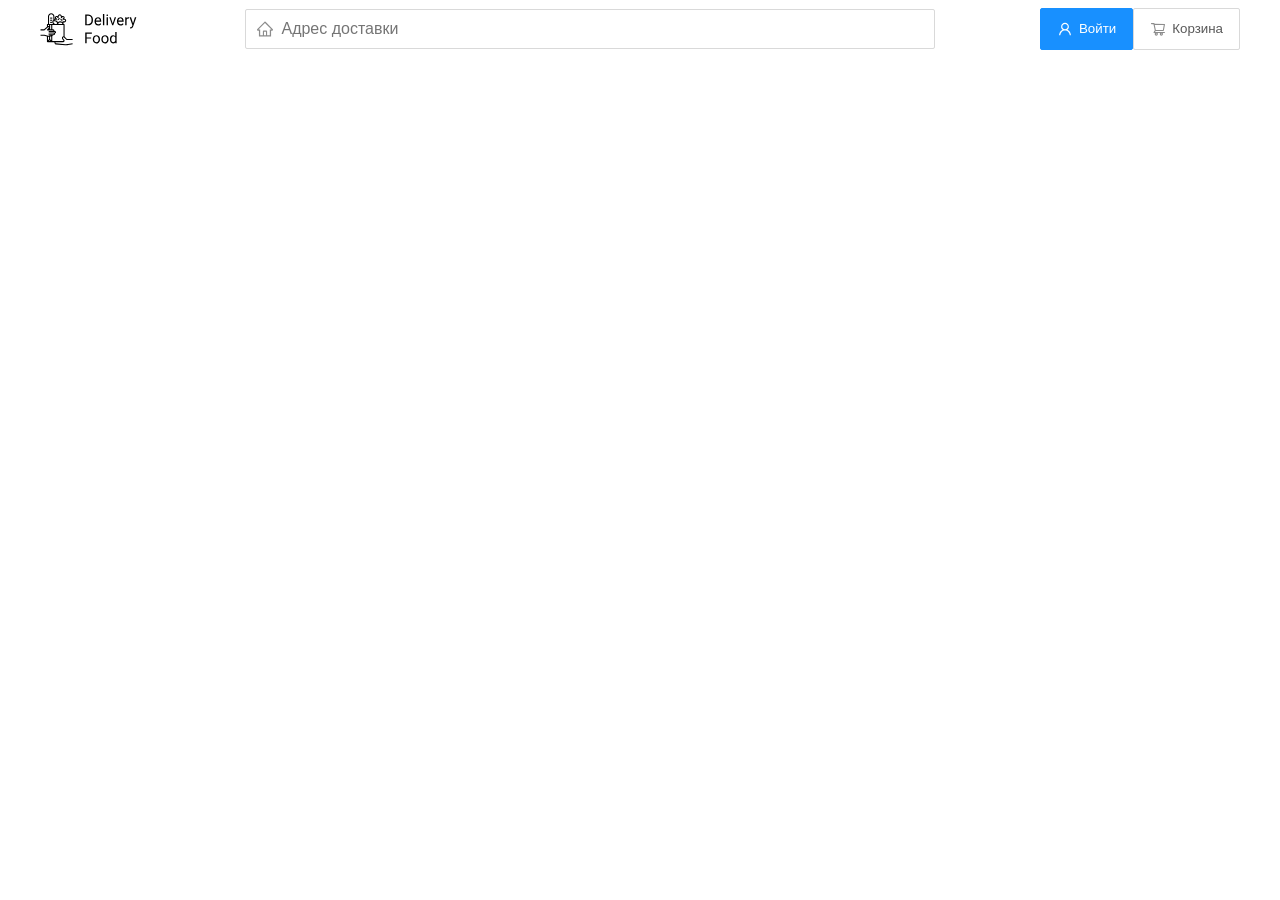
==== index.html @ 45dd4734 "Pr1" ====
<!DOCTYPE html>
<html lang="ru">
 <head>
    <meta charset="UTF-8">
    <meta name="viewport" content="width=device-width, initial-scale=1.0">
    <title>Delivery Food - достава еды на дом</title>
    <link rel="stylesheet" href="css/style.css">
 </head>
<body>
<div class="container">
     <!-- Шапка сайта -->
  <header class="header">
        <!-- Логотип -->
      <img src="img\logo.svg" alt="Logo" class="logo">
      <!-- Поле адреса -->
      <input type="text" class="input searh-input" placeholder="Адрес доставки">
      <div class="buttons">
          <button class="button button-primary">
              <img src="img\user.svg" alt="user" class="button-icon">
              <span class="button-text" >Войти</span>
            </button>
          <button class="button">
              <img src="img\shopping-cart.svg" alt="shopping-cart" class="button-icon" />
              <span class="button-text">Корзина </span>

              </button>
      </div>
    </header>
</div>
</body>
</html>
---- css/style.css ----
*{
    box-sizing: border-box; 
}
.container {
    max-width: 1200px;
    margin: auto;
}
.header {
    display: flex;
    align-items: center;
    justify-content: space-between;
}
.searh-input {
    background: #FFFFFF;
    border: 1px solid #D9D9D9;
    border-radius: 2px;
    height: 40px;
    width: 690px;
    font-size: 16px;
    line-height: 24px;
    background-image: url(../img/Home.svg);
    background-repeat: no-repeat;
    background-position: left 11px center;
    padding-left: 35px;
} 
.buttons{
    display: flex;
    align-items: center;
}
.button {
    display: flex;
    align-items: center;
    padding: 8px 16px;
    background: #FFFFFF;
    border: 1px solid #D9D9D9;
    box-sizing: border-box;
    box-shadow: 0px 0px 2px rgba(0, 0, 0, 0.0015);
    border-radius: 2px;
    color: #595959;
    line-height: 24px;
} 
.button-primary{
    background: #1890FF;
    border: 1px solid #1890FF;
    color:#FFFFFF;
}
.button-icon{
    margin-right: 6px;
}
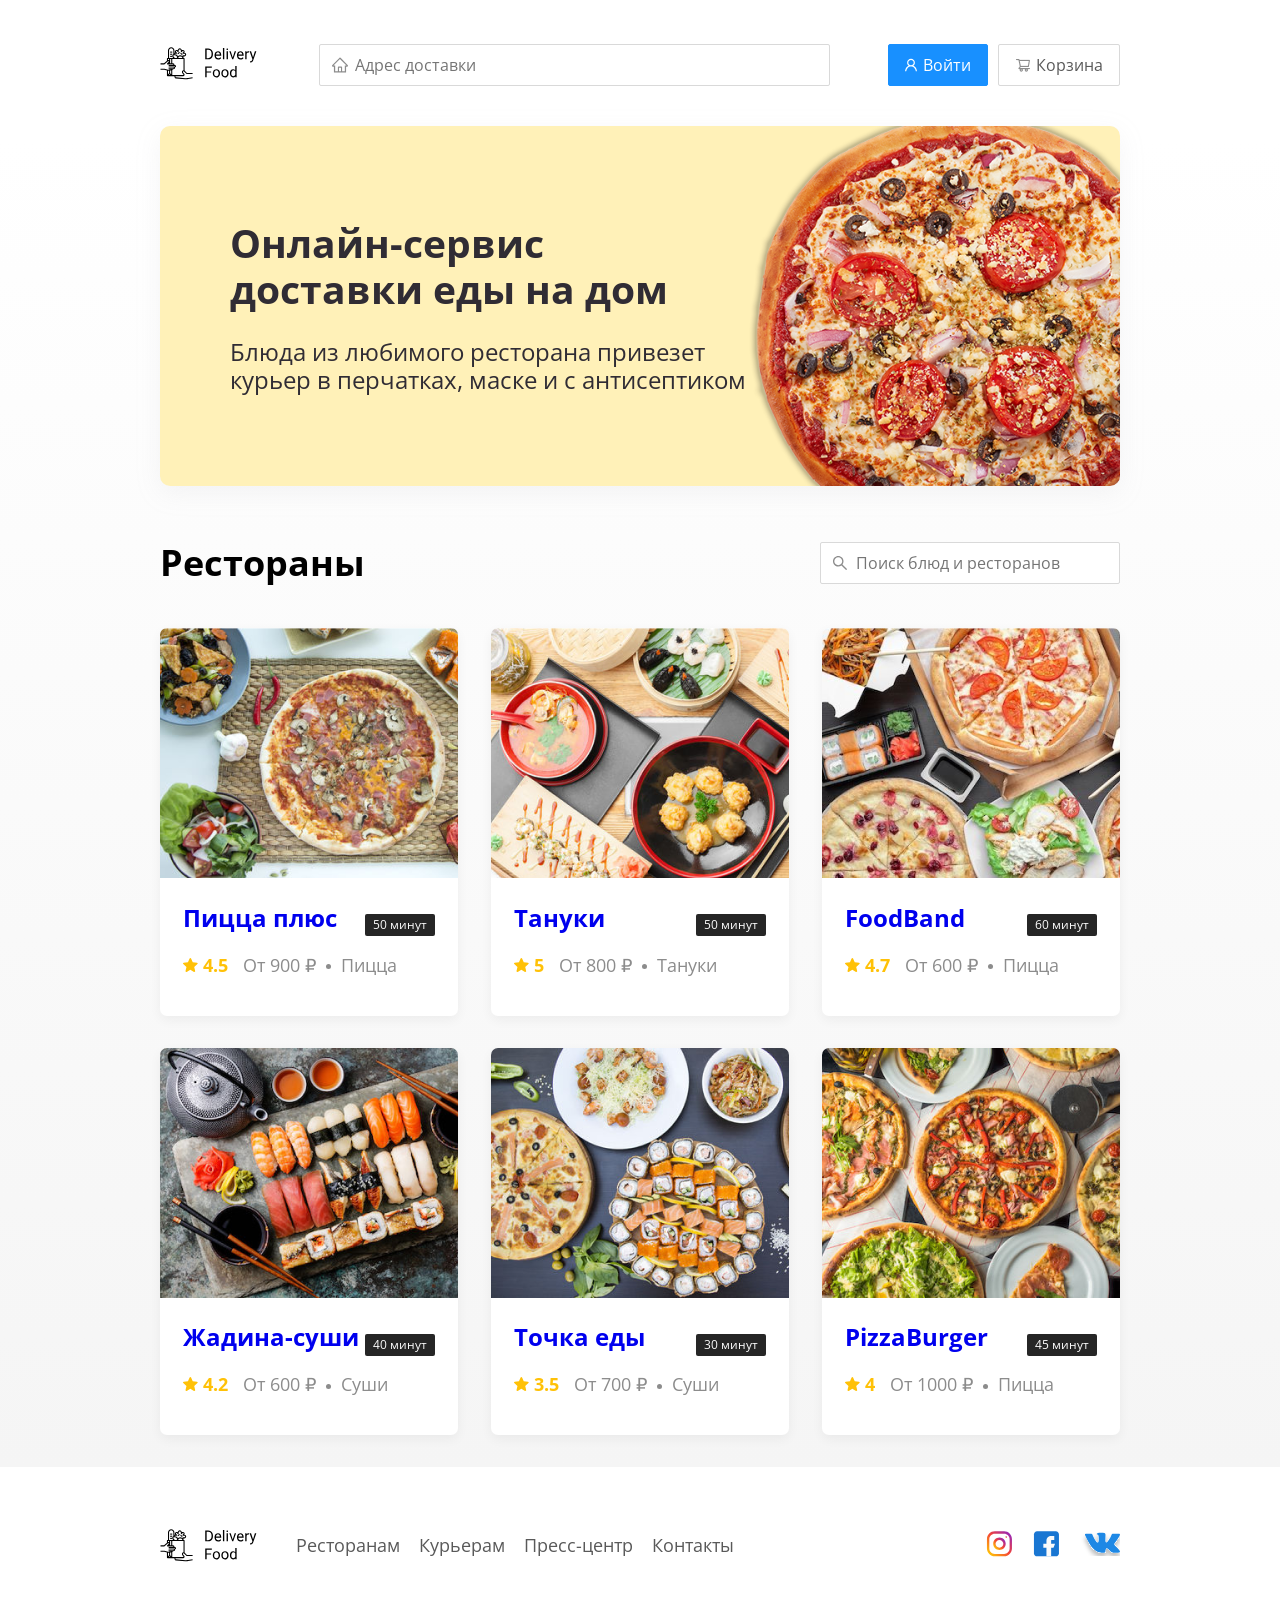
==== commit 44ffd737: "Add files via upload" ====
--- a/index.html
+++ b/index.html
@@ -1,31 +1,200 @@
 <!DOCTYPE html>
 <html lang="ru">
- <head>
-    <meta charset="UTF-8">
-    <meta name="viewport" content="width=device-width, initial-scale=1.0">
-    <title>Delivery Food - достава еды на дом</title>
-    <link rel="stylesheet" href="css/style.css">
- </head>
+<head>
+	<meta charset="UTF-8">
+	<meta name="viewport" content="width=device-width, initial-scale=1.0">
+	<meta http-equiv="X-UA-Compatible" content="ie=edge">
+	<title>Delivery Food - доставка еды на дом</title>
+	<link href="https://fonts.googleapis.com/css2?family=Open+Sans:wght@400;700&display=swap" rel="stylesheet">
+	<link rel="stylesheet" href="css/normalize.css" >
+	<link rel="stylesheet" href="css/style.css" >
+</head>
 <body>
+	<!-- Шапка сайта -->
 <div class="container">
-     <!-- Шапка сайта -->
-  <header class="header">
-        <!-- Логотип -->
-      <img src="img\logo.svg" alt="Logo" class="logo">
-      <!-- Поле адреса -->
-      <input type="text" class="input searh-input" placeholder="Адрес доставки">
-      <div class="buttons">
-          <button class="button button-primary">
-              <img src="img\user.svg" alt="user" class="button-icon">
-              <span class="button-text" >Войти</span>
-            </button>
-          <button class="button">
-              <img src="img\shopping-cart.svg" alt="shopping-cart" class="button-icon" />
-              <span class="button-text">Корзина </span>
-
-              </button>
-      </div>
-    </header>
-</div>
+		<header class="header">
+			<a href="index.html" class="logo">
+				<img src="img\logo.svg" alt="Logo" >
+			</a>
+				
+				<input type="text" class="input search-input" placeholder="Адрес доставки">
+				<div class="buttons">
+				<button class="button button-primary">
+					<img src="img/user.svg" alt="user" class="button-icon">
+					<span class="button-text">Войти</span>
+
+					</button>
+				<button class="button">
+						<img src="img/span.png" alt="cart" class="button-icon">
+						<span class="button-text">Корзина</span></button>
+			</div>
+			</header>	
+			
+</div>
+<main class="main">
+<div class="container">
+	<section class="rekl">
+		<h1 class="rekl-title"> Онлайн-сервис <br/> доставки еды на дом</h1>
+		<p class="rekl-text">Блюда из любимого ресторана привезет <br> курьер в перчатках, маске и с антисептиком</p>
+
+	</section>
+<section class="restaurants">
+<div class="section-heading">
+	<h2 class="section-title">Рестораны</h2>
+	<input type="text" class="input input-search" placeholder="Поиск блюд и ресторанов">
+</div>
+<div class="cards">
+	<a href="restaurant.html" class="card">
+		<img src="img/image.png" alt="image" class="card-image">
+		<div class="card-text">
+			<div class="card-heading">
+				<h3 class="card-title">Пицца плюс</h3>
+				<span class="card-tag tag">50 минут</span>
+			</div>
+				<!-- /.card-heading -->
+			<div class="card-info">
+				<div class="raiting">
+					<img src="img/star.svg" alt="star" class="star">
+					4.5</div>
+				<div class="price">От 900 ₽</div>
+				<div class="category">Пицца</div>
+			</div>
+			<!-- /.card-info -->
+		</div>
+		<!-- /.card-text -->
+	</a>
+	<!-- /.card -->
+
+	<a href="restaurant.html" class="card">
+		<img src="img/tanuki.png" alt="image" class="card-image">
+		<div class="card-text">
+			<div class="card-heading">
+				<h3 class="card-title">Тануки</h3>
+				<span class="card-tag tag">50 минут</span>
+			</div>
+				<!-- /.card-heading -->
+			<div class="card-info">
+				<div class="raiting">
+					<img src="img/star.svg" alt="star" class="star">
+					5</div>
+				<div class="price">От 800 ₽</div>
+				<div class="category">Тануки</div>
+			</div>
+			<!-- /.card-info -->
+		</div>
+		<!-- /.card-text -->
+	</a>
+	<!-- /.card -->
+
+	<a href="restaurant.html" class="card">
+		<img src="img/pizza.png" alt="image" class="card-image">
+		<div class="card-text">
+			<div class="card-heading">
+				<h3 class="card-title">FoodBand</h3>
+				<span class="card-tag tag">60 минут</span>
+			</div>
+				<!-- /.card-heading -->
+			<div class="card-info">
+				<div class="raiting">
+					<img src="img/star.svg" alt="star" class="star">
+					4.7</div>
+				<div class="price">От 600 ₽</div>
+				<div class="category">Пицца</div>
+			</div>
+			<!-- /.card-info -->
+		</div>
+		<!-- /.card-text -->
+	</a>
+	<!-- /.card -->
+
+	<a href="restaurant.html" class="card">
+		<img src="img/suhi.png" alt="image" class="card-image">
+		<div class="card-text">
+			<div class="card-heading">
+				<h3 class="card-title">Жадина-суши</h3>
+				<span class="card-tag tag">40 минут</span>
+			</div>
+				<!-- /.card-heading -->
+			<div class="card-info">
+				<div class="raiting">
+					<img src="img/star.svg" alt="star" class="star">
+					4.2</div>
+				<div class="price">От 600 ₽</div>
+				<div class="category">Суши</div>
+			</div>
+			<!-- /.card-info -->
+		</div>
+		<!-- /.card-text -->
+	</a>
+	<!-- /.card -->
+
+	<a href="restaurant.html" class="card">
+		<img src="img/sushi.png" alt="image" class="card-image">
+		<div class="card-text">
+			<div class="card-heading">
+				<h3 class="card-title">Точка еды</h3>
+				<span class="card-tag tag">30 минут</span>
+			</div>
+				<!-- /.card-heading -->
+			<div class="card-info">
+				<div class="raiting">
+					<img src="img/star.svg" alt="star" class="star">
+					3.5</div>
+				<div class="price">От 700 ₽</div>
+				<div class="category">Суши</div>
+			</div>
+			<!-- /.card-info -->
+		</div>
+		<!-- /.card-text -->
+	</a>
+	<!-- /.card -->
+
+	<a href="restaurant.html" class="card">
+		<img src="img/piza.png" alt="image" class="card-image">
+		<div class="card-text">
+			<div class="card-heading">
+				<h3 class="card-title">PizzaBurger</h3>
+				<span class="card-tag tag">45 минут</span>
+			</div>
+				<!-- /.card-heading -->
+			<div class="card-info">
+				<div class="raiting">
+					<img src="img/star.svg" alt="star" class="star">
+					4</div>
+				<div class="price">От 1000 ₽</div>
+				<div class="category">Пицца</div>
+			</div>
+			<!-- /.card-info -->
+		</div>
+		<!-- /.card-text -->
+	</a>
+	<!-- /.card -->
+
+
+</div>
+</section>
+</div>
+</main>
+
+<footer class="footer">
+	<div class="container">
+		<div class="footer-block">
+			<img src="img/logo.svg" alt="logo" class="logo footer-logo">
+			<nav class="footer-nav">
+				<a href="#" class="footer-link">Ресторанам</a>
+				<a href="#" class="footer-link">Курьерам</a>
+				<a href="#" class="footer-link">Пресс-центр</a>
+				<a href="#" class="footer-link">Контакты</a>
+			</nav>
+			<div class="social-links">
+				<a href="#" class="social-link"><img src="img/inst.svg" alt="inst"></a>
+				<a href="#" class="social-link"><img src="img/facebook.svg" alt="facebook"></a>
+				<a href="#" class="social-link"><img src="img/vk.svg" alt="vk"></a>
+			</div>
+		</div>
+		<!-- /.footer-block -->
+	</div>
+</footer>
+
 </body>
 </html>
--- a/css/style.css
+++ b/css/style.css
@@ -1,49 +1,508 @@
-*{
-    box-sizing: border-box; 
+* {
+    box-sizing: border-box;
 }
 .container {
+    
     max-width: 1200px;
     margin: auto;
 }
+body {
+    font-family: 'Open Sans', sans-serif;
+    padding-top: 44px;
+}
 .header {
     display: flex;
     align-items: center;
     justify-content: space-between;
-}
-.searh-input {
+   
+    margin-bottom: 40px;
+}
+.input {
     background: #FFFFFF;
     border: 1px solid #D9D9D9;
     border-radius: 2px;
-    height: 40px;
-    width: 690px;
+    font-size: 16px;
+line-height: 24px;
+padding: 8px;
+padding-left: 35px;
+background-repeat: no-repeat;
+background-position: left 11px center;
+}
+.search-input { 
+flex: 0.8;
+background-image: url(../img/home.svg);
+}
+.input-search {
+    width: 300px;
+    background-image: url(../img/search.svg);
+    margin-left: auto;
+}
+.buttons {
+    display: flex;
+    align-items: center;
+}
+.button {
+    display: flex;
+    align-items: center;
+    padding: 8px 16px;
+    background: #FFFFFF;
+border: 1px solid #D9D9D9;
+box-sizing: border-box;
+box-shadow: 0px 0px 2px rgba(0, 0, 0, 0.0015);
+border-radius: 2px;
+color: #595959;
+font-size: 16px;
+line-height: 24px;
+}
+.button-primary {
+    background: #1890FF;
+    border: 1px solid #1890FF;
+    color: #fff;
+    margin-right: 10px;
+}
+.button-icon {
+    margin-right: 6px; 
+}
+.buttun-card-text {
+    margin-right: 10px;
+}
+.rekl {
+    filter: drop-shadow(0px 7px 12px rgba(158, 158, 163, 0.1));
+    background: #FFF1B8 url(../img/rekl-image.png) no-repeat top -50px right -100px;
+border-radius: 10px;
+padding: 68px 70px;
+margin-bottom: 56px;
+}
+.rekl-title {
+    font-style: normal;
+font-weight: bold;
+font-size: 39px;
+line-height: 46px;
+color: #302C34;
+}
+.rekl-text
+{
+    font-style: normal;
+font-weight: normal;
+font-size: 24px;
+line-height: 28px;
+color: #302C34;
+}
+.section-heading {
+    display: flex;
+    align-items: center;
+    margin-bottom: 44px;
+}
+.section-title {
+    font-style: normal;
+font-weight: bold;
+font-size: 36px;
+line-height: 42px;
+margin:0px;
+color: #000000;
+margin-right: 30px;
+}
+.cards{ 
+    display: flex;
+    align-items: flex-start;
+    flex-wrap: wrap;
+    justify-content: space-between;
+}
+.card {
+    background: #FFFFFF;
+box-shadow: 0px 4px 12px rgba(0, 0, 0, 0.05);
+border-radius: 7px;
+overflow: hidden;
+margin-bottom: 32px;
+flex-basis: 31%;
+text-decoration: none;
+}
+.card-image {
+    width: 384px;
+    height: 250px;
+    object-fit: cover;
+}
+
+.card-text {
+    padding-top: 20px;
+    padding-bottom: 35px;
+    padding-left: 23px;
+    padding-right: 23px;
+}
+.card-heading {
+    display:flex;
+    align-items: center;
+    justify-content: space-between;
+}
+.card-title {
+    margin:0;
+    font-style: normal;
+font-weight: bold;
+font-size: 24px;
+line-height: 32px;
+margin-bottom: 15px;
+}
+.card-title-reg{
+    font-weight: 300;
+    font-size: 21px;
+}
+.card-tag {
+    font-style: normal;
+font-weight: normal;
+font-size: 12px;
+line-height: 20px;
+color:#FFFFFF;
+background: #262626;
+border-radius: 2px;
+padding: 1px 8px;
+}
+.card-info {
+    display:flex;
+    align-items: center;  
+    flex-wrap: wrap;
+  
+}
+.card-buttoms {
+    display: flex;
+    align-items: center;
+    margin-top: 24px;
+}
+.card-price-bold {
+    font-weight: bold;
+font-size: 20px;
+line-height: 32px;
+margin-left: 30px;
+}
+.raiting {
+    margin-right: 26px;
+    color: #FFC107;
+    font-style: normal;
+font-weight: bold;
+font-size: 18px;
+line-height: 32px;
+}
+.price, .category {
+    font-style: normal;
+font-weight: normal;
+font-size: 18px;
+line-height: 32px;
+color: #8C8C8C;
+}
+.category { 
+    text-overflow: ellipsis;
+    overflow: hidden;
+    white-space: nowrap;
+    max-width: 150px;
+}
+.ingridients {
+    font-size: 15px;
+    line-height: 20px;
+    color: #8C8C8C; 
+}
+.price {
+    margin-right: 10px;
+}
+.price:after {
+    content: "";
+    width: 5px;
+    height: 5px;
+    background-color: #8C8C8C;
+    display: inline-block;
+    vertical-align: middle;
+    border-radius: 50%;
+    margin-left: 10px;
+}
+.main {
+    background: linear-gradient(180deg, rgba(245, 245, 245, 0) 1.04%, #F5F5F5 100%);
+}
+.footer {
+    padding: 60px 0;
+}
+.footer-block {
+    display: flex;
+    align-items: center;
+    justify-content: space-between;
+}
+.footer-nav {
+    margin-left: 35px;
+    margin-right: auto;
+}
+.footer-link {
+    display: inline-block;
+    text-decoration: none;
+    color: #595959;
+    font-style: normal;
+font-weight: normal;
+font-size: 18px;
+line-height: 21px;
+}
+.footer-link:not(:last-child) {
+    margin-right: 15px;
+}
+.social-links {
+    display: flex;
+    align-items: center;
+}
+.social-link:not(:last-child) {
+    margin-right: 21px;
+}
+
+.modal {
+    position: fixed;
+    left: 0;
+    top: 0;
+    width: 100%;
+    height: 100%;
+    background: rgba(0, 0, 0, 0.4);
+display: none;
+}
+
+.is-open {
+    display: flex;
+}
+
+.modal-body{ 
+    margin-bottom: 52px;
+}
+.modal-dialog {
+max-width: 780px;
+width:95%;
+background: #FFFFFF;
+border-radius: 5px;
+margin: auto;
+padding: 40px 45px;
+}
+
+.modal-header{ 
+    display: flex;
+    align-items: center;
+    justify-content: space-between;
+    margin-bottom: 45px;
+}
+
+.close {
+    font-size: 36px;
+    border: none;
+    background-color: transparent;
+}
+
+.modal-title {
+    margin: 0;
+font-weight: bold;
+font-size: 36px;
+line-height: 42px;
+}
+.food-row {
+    display: flex;
+    align-items:flex-start;
+    justify-content: space-between;
+    padding-bottom: 8px;
+    border-bottom: 1px solid;
+    margin-bottom: 15px;
+}
+
+.food-name {
+    font-weight: normal;
+font-size: 18px;
+line-height: 32px;
+}
+
+.food-price {
+    margin-left: auto;
+    margin-right: 47px;
+    font-weight: bold;
+font-size: 20px;
+line-height: 32px;
+}
+
+.food-counter {
+    display: flex;
+    align-items: center;
+}
+
+.counter-button {
+    display: flex;
+    align-items: center;
+    justify-content: center;
+    width: 39px;
+    height: 32px;
+    background: #FFFFFF;
+border: 1px solid #40A9FF;
+box-sizing: border-box;
+border-radius: 2px;
+font-weight: normal;
+font-size: 14px;
+line-height: 22px;
+color: #40A9FF;
+
+}
+
+.counter{
     font-size: 16px;
     line-height: 24px;
-    background-image: url(../img/Home.svg);
-    background-repeat: no-repeat;
-    background-position: left 11px center;
-    padding-left: 35px;
-} 
-.buttons{
-    display: flex;
-    align-items: center;
-}
-.button {
-    display: flex;
-    align-items: center;
-    padding: 8px 16px;
-    background: #FFFFFF;
-    border: 1px solid #D9D9D9;
-    box-sizing: border-box;
-    box-shadow: 0px 0px 2px rgba(0, 0, 0, 0.0015);
-    border-radius: 2px;
-    color: #595959;
-    line-height: 24px;
-} 
-.button-primary{
-    background: #1890FF;
-    border: 1px solid #1890FF;
-    color:#FFFFFF;
-}
-.button-icon{
-    margin-right: 6px;
+    margin-left: 10px;
+    margin-right: 10px;
+}
+
+.modal-footer{
+    display: flex;
+    align-items: center;
+    justify-content: space-between;
+}
+
+.footer-buttons {
+    display: flex;
+    align-items: center;
+}
+
+.price-tag {
+    background: #262626;
+border-radius: 5px;
+color: #FFFFFF;
+padding: 15px 20px;
+font-weight: bold;
+font-size: 20px;
+line-height: 23px;
+}
+
+@media (max-width: 1366px) {
+    .container{
+        max-width: 960px;
+    }
+    .rekl {
+        
+        background-size: 500px;
+    }
+    .raiting {
+        margin-right: 15px;
+    }
+}
+@media (max-width: 992px) {
+    .container{
+        max-width: 750px;
+    }
+    .rekl {
+        padding: 50px;
+        background-size: 450px;
+        background-position:  center right -200px;
+    }
+    .rekl-text {
+        font-size: 18px;
+        max-width: 400px;
+    }
+    .card {
+        flex-basis: 49%;
+    }
+    .footer-link {
+        font-size: 16px;
+    }
+}
+@media (max-width: 768px) {
+    .container{
+        max-width: 560px;
+    }
+    .card-info {
+        flex-wrap: wrap;
+    }
+    .card .raiting {
+        flex-basis: 100%;
+    }
+    .card-title {
+        font-size: 16px;
+    }
+    .rekl {
+    
+        background-size: 400px;
+        background-position:  center right -290px;
+        
+    }
+    .rekl-title {
+        font-size:24px;
+        line-height: 1.4;
+    }
+    .rekl-text {
+        margin-top: 0;
+    }
+}
+@media (max-width: 578px) {
+    .container {
+        width: 90%;
+    }
+    .header {
+        flex-wrap: wrap;
+    }
+    .search-input {
+        order: 5;
+        margin-top: 15px;
+        flex: 1;
+    }
+    .rekl {
+    background-image: none;
+    }
+    .rekl-title{
+        margin-bottom: 10px;
+    }
+    .section-title {
+        font-size: 20px;
+    }
+    .card {
+        flex-basis: 100%;
+    }
+    .card-image {
+        width: 100%;
+    }
+    .footer {
+        padding: 30px 0;
+    }
+    .footer-block {
+        align-items: flex-start;
+    }
+    .footer-nav {
+        margin-right: 0;
+        margin-left: 0;
+        order: 0;
+        display: flex;
+        flex-direction: column;
+    }
+    .footer-logo {
+        margin-right: 15px;
+        order:1;
+    }
+    .social-links {
+        order:2;
+    }
+}
+
+@media (max-width: 480px) {
+    .button-text {
+        display: none;
+    }
+    .button {
+        min-height: 40px;
+    }
+    .button-icon {
+        margin: 0;
+    }
+    .rekl {
+        padding: 20px;
+    }
+    .section-heading{
+        flex-wrap: wrap;
+    }
+    .footer-block { 
+        flex-wrap: wrap;
+        flex-direction: column;
+        align-items: center;
+    }
+    .footer-logo {
+        order: 0;
+        margin-bottom: 15px;
+    }
+    .footer-nav {
+        margin-bottom: 15px;
+        text-align: center; 
+    }
+    .footer-link:not(:last-child) {
+        margin-right: 0;
+    }
 }
